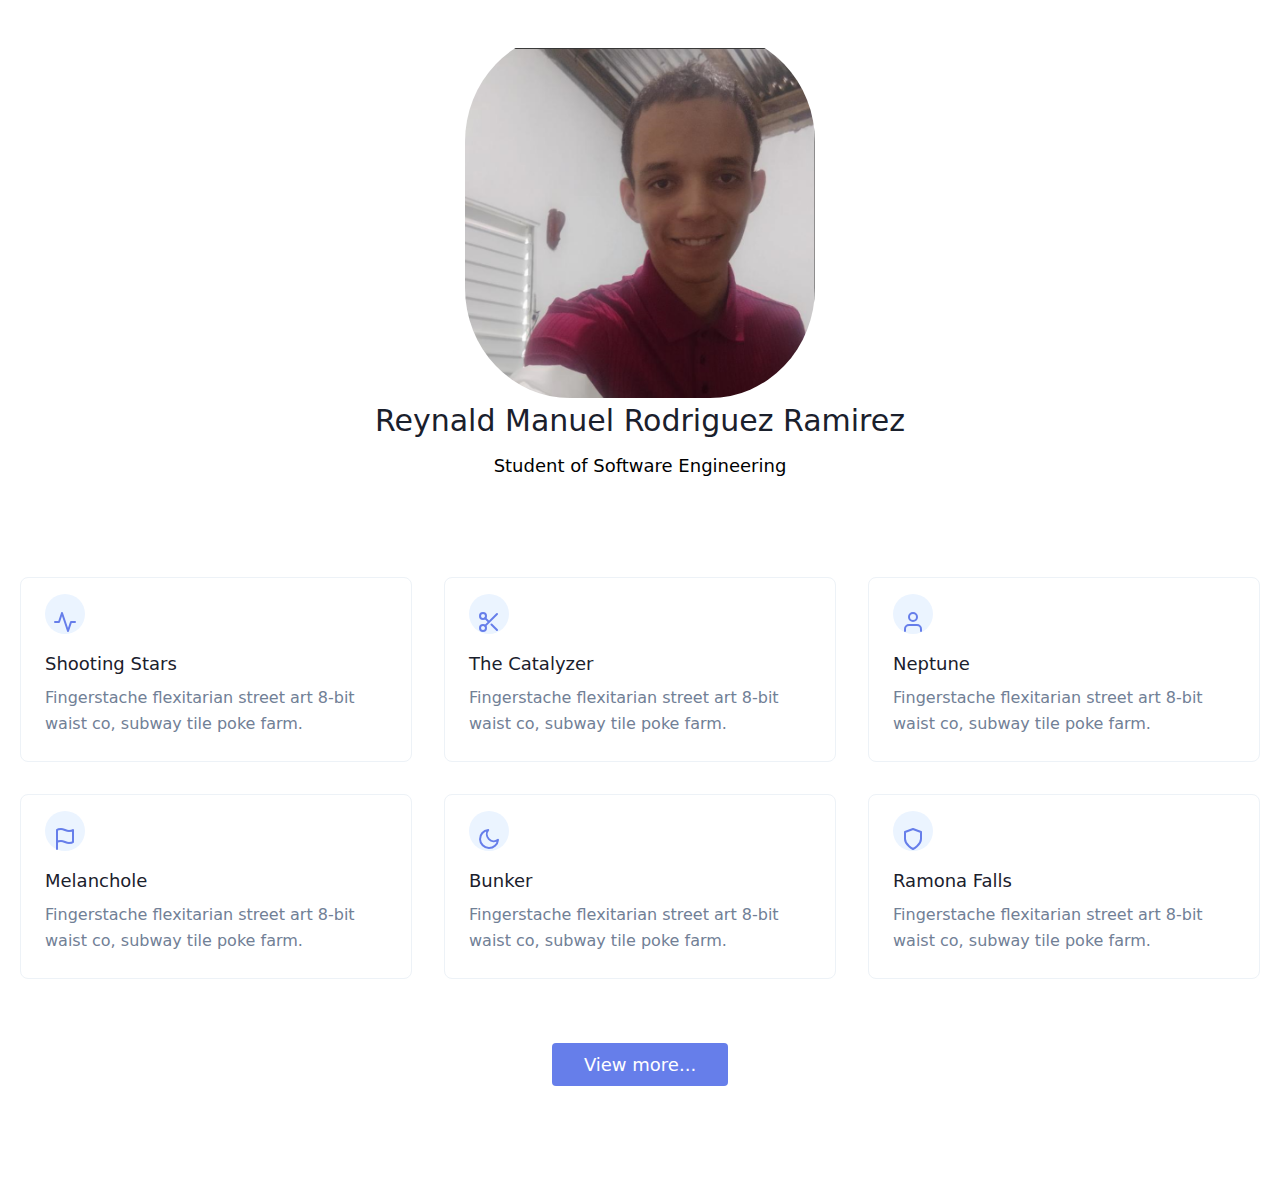
==== index.html @ 466ce4e0 "[I] First commit with first changes and basic main structure - 1 Chorintios 4:13" ====
<!DOCTYPE html>
<html lang="en">
<head>
    <meta charset="UTF-8">
    <meta name="viewport" content="width=device-width, initial-scale=1.0">
    <link rel="stylesheet" href="tailwind.min.css">
    <title>My portfolio of 2025</title>
    <link rel="stylesheet" href="style.css">
</head>
<body class="container">  
    <section class="text-gray-600 body-font">
        <div class="container px-5 py-24 mx-auto">
            <div class="flex flex-wrap w-full mb-20 flex-col items-center text-center">
            <div class="img-profile">
                <img src="img/user-me.png" width="350" />
            </div>
            <h1 class="sm:text-3xl text-2xl font-medium title-font mb-2 text-gray-900">Reynald Manuel Rodriguez Ramirez</h1>
            <p class="text-lg w-full leading-relaxed text-black">Student of Software Engineering</p>
            </div>
            <div class="flex flex-wrap -m-4">
            <div class="xl:w-1/3 md:w-1/2 p-4">
                <div class="border border-gray-200 p-6 rounded-lg">
                <div class="w-10 h-10 inline-flex items-center justify-center rounded-full bg-indigo-100 text-indigo-500 mb-4">
                    <svg fill="none" stroke="currentColor" stroke-linecap="round" stroke-linejoin="round" stroke-width="2" class="w-6 h-6" viewBox="0 0 24 24">
                    <path d="M22 12h-4l-3 9L9 3l-3 9H2"></path>
                    </svg>
                </div>
                <h2 class="text-lg text-gray-900 font-medium title-font mb-2">Shooting Stars</h2>
                <p class="leading-relaxed text-base">Fingerstache flexitarian street art 8-bit waist co, subway tile poke farm.</p>
                </div>
            </div>
            <div class="xl:w-1/3 md:w-1/2 p-4">
                <div class="border border-gray-200 p-6 rounded-lg">
                <div class="w-10 h-10 inline-flex items-center justify-center rounded-full bg-indigo-100 text-indigo-500 mb-4">
                    <svg fill="none" stroke="currentColor" stroke-linecap="round" stroke-linejoin="round" stroke-width="2" class="w-6 h-6" viewBox="0 0 24 24">
                    <circle cx="6" cy="6" r="3"></circle>
                    <circle cx="6" cy="18" r="3"></circle>
                    <path d="M20 4L8.12 15.88M14.47 14.48L20 20M8.12 8.12L12 12"></path>
                    </svg>
                </div>
                <h2 class="text-lg text-gray-900 font-medium title-font mb-2">The Catalyzer</h2>
                <p class="leading-relaxed text-base">Fingerstache flexitarian street art 8-bit waist co, subway tile poke farm.</p>
                </div>
            </div>
            <div class="xl:w-1/3 md:w-1/2 p-4">
                <div class="border border-gray-200 p-6 rounded-lg">
                <div class="w-10 h-10 inline-flex items-center justify-center rounded-full bg-indigo-100 text-indigo-500 mb-4">
                    <svg fill="none" stroke="currentColor" stroke-linecap="round" stroke-linejoin="round" stroke-width="2" class="w-6 h-6" viewBox="0 0 24 24">
                    <path d="M20 21v-2a4 4 0 00-4-4H8a4 4 0 00-4 4v2"></path>
                    <circle cx="12" cy="7" r="4"></circle>
                    </svg>
                </div>
                <h2 class="text-lg text-gray-900 font-medium title-font mb-2">Neptune</h2>
                <p class="leading-relaxed text-base">Fingerstache flexitarian street art 8-bit waist co, subway tile poke farm.</p>
                </div>
            </div>
            <div class="xl:w-1/3 md:w-1/2 p-4">
                <div class="border border-gray-200 p-6 rounded-lg">
                <div class="w-10 h-10 inline-flex items-center justify-center rounded-full bg-indigo-100 text-indigo-500 mb-4">
                    <svg fill="none" stroke="currentColor" stroke-linecap="round" stroke-linejoin="round" stroke-width="2" class="w-6 h-6" viewBox="0 0 24 24">
                    <path d="M4 15s1-1 4-1 5 2 8 2 4-1 4-1V3s-1 1-4 1-5-2-8-2-4 1-4 1zM4 22v-7"></path>
                    </svg>
                </div>
                <h2 class="text-lg text-gray-900 font-medium title-font mb-2">Melanchole</h2>
                <p class="leading-relaxed text-base">Fingerstache flexitarian street art 8-bit waist co, subway tile poke farm.</p>
                </div>
            </div>
            <div class="xl:w-1/3 md:w-1/2 p-4">
                <div class="border border-gray-200 p-6 rounded-lg">
                <div class="w-10 h-10 inline-flex items-center justify-center rounded-full bg-indigo-100 text-indigo-500 mb-4">
                    <svg fill="none" stroke="currentColor" stroke-linecap="round" stroke-linejoin="round" stroke-width="2" class="w-6 h-6" viewBox="0 0 24 24">
                    <path d="M21 12.79A9 9 0 1111.21 3 7 7 0 0021 12.79z"></path>
                    </svg>
                </div>
                <h2 class="text-lg text-gray-900 font-medium title-font mb-2">Bunker</h2>
                <p class="leading-relaxed text-base">Fingerstache flexitarian street art 8-bit waist co, subway tile poke farm.</p>
                </div>
            </div>
            <div class="xl:w-1/3 md:w-1/2 p-4">
                <div class="border border-gray-200 p-6 rounded-lg">
                <div class="w-10 h-10 inline-flex items-center justify-center rounded-full bg-indigo-100 text-indigo-500 mb-4">
                    <svg fill="none" stroke="currentColor" stroke-linecap="round" stroke-linejoin="round" stroke-width="2" class="w-6 h-6" viewBox="0 0 24 24">
                    <path d="M12 22s8-4 8-10V5l-8-3-8 3v7c0 6 8 10 8 10z"></path>
                    </svg>
                </div>
                <h2 class="text-lg text-gray-900 font-medium title-font mb-2">Ramona Falls</h2>
                <p class="leading-relaxed text-base">Fingerstache flexitarian street art 8-bit waist co, subway tile poke farm.</p>
                </div>
            </div>
            </div>
            <button class="flex mx-auto mt-16 text-white bg-indigo-500 border-0 py-2 px-8 focus:outline-none hover:bg-indigo-600 rounded text-lg">View more...</button>
        </div>
    </section>
</body>
</html>
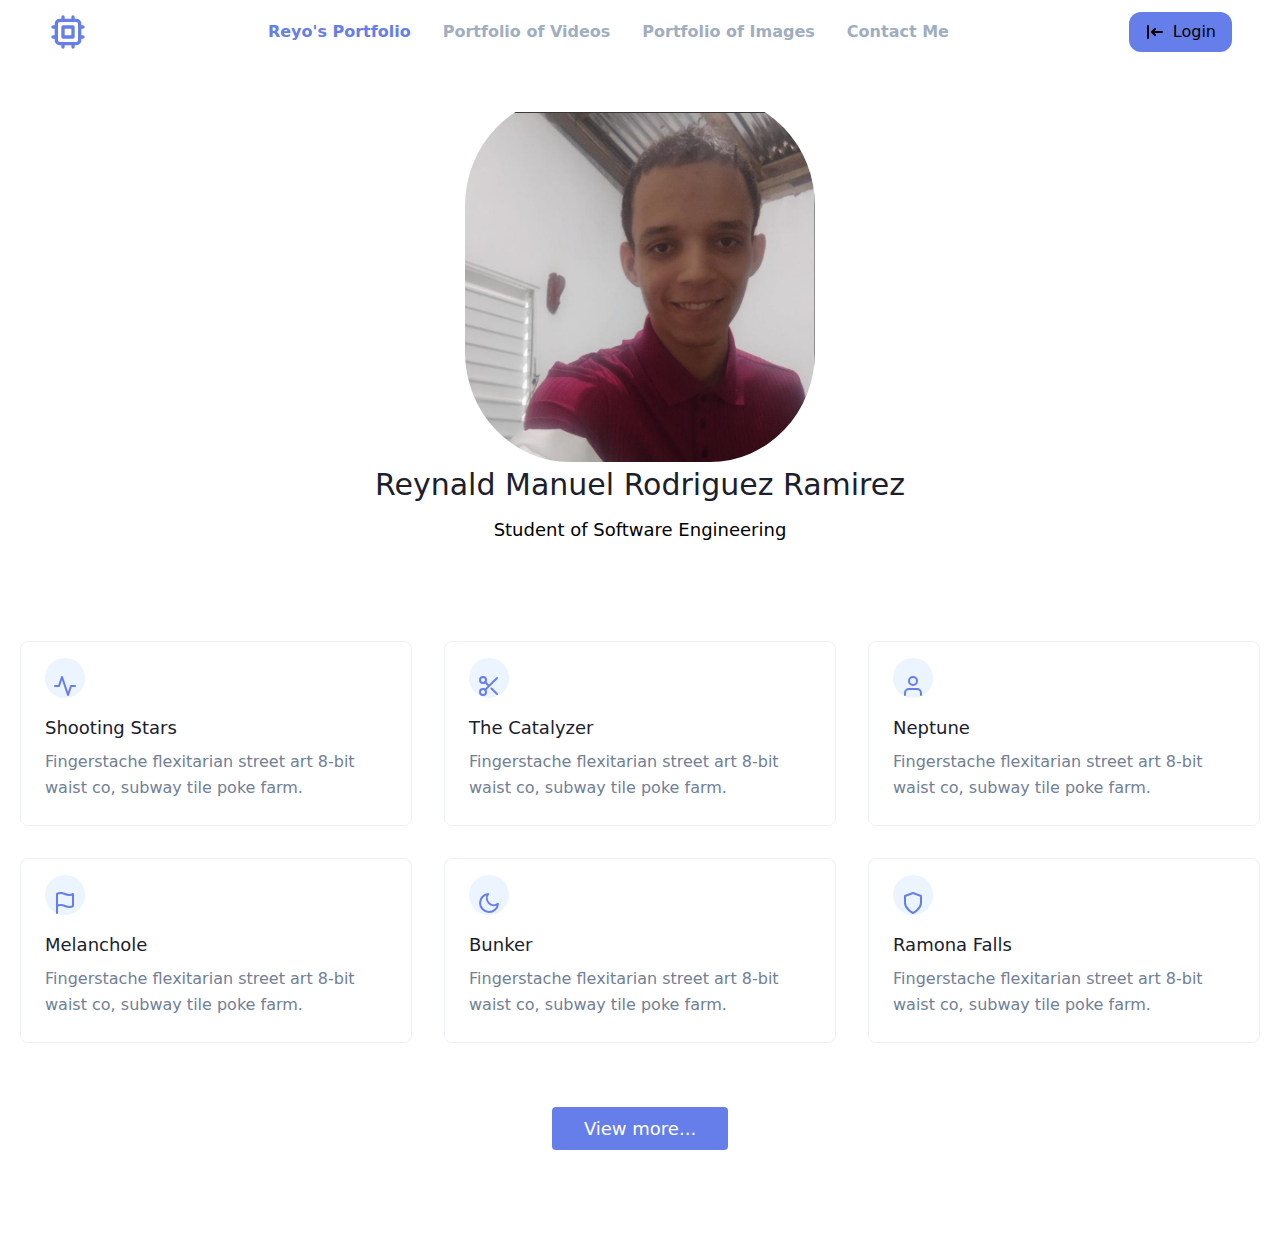
==== commit 65cb9059: "[U] Updates to show up the menu in the website" ====
--- a/index.html
+++ b/index.html
@@ -7,7 +7,42 @@
     <title>My portfolio of 2025</title>
     <link rel="stylesheet" href="style.css">
 </head>
-<body class="container">  
+<body class="container">
+    <div class="menu-container">
+        <!-- component -->
+        <nav class="w-100 px-8 md:px-auto">
+            <div class="md:h-16 h-28 mx-auto md:px-4 container flex items-center justify-between flex-wrap md:flex-nowrap">
+                <!-- Logo -->
+                <div class="text-indigo-500 md:order-1">
+                    <!-- Heroicon - Chip Outline -->
+                    <svg xmlns="http://www.w3.org/2000/svg" class="h-10 w-10" fill="none" viewBox="0 0 24 24"
+                        stroke="currentColor">
+                        <path stroke-linecap="round" stroke-linejoin="round" stroke-width="2"
+                            d="M9 3v2m6-2v2M9 19v2m6-2v2M5 9H3m2 6H3m18-6h-2m2 6h-2M7 19h10a2 2 0 002-2V7a2 2 0 00-2-2H7a2 2 0 00-2 2v10a2 2 0 002 2zM9 9h6v6H9V9z" />
+                    </svg>
+                </div>
+                <div class="text-gray-500 order-3 w-full md:w-auto md:order-2">
+                    <ul class="flex font-semibold justify-between">
+                        <!-- Active Link = text-indigo-500
+                        Inactive Link = hover:text-indigo-500 -->
+                        <li class="md:px-4 md:py-2 text-indigo-500"><a href="#">Reyo's Portfolio</a></li>
+                        <li class="md:px-4 md:py-2 hover:text-indigo-400"><a href="#">Portfolio of Videos</a></li>
+                        <li class="md:px-4 md:py-2 hover:text-indigo-400"><a href="#">Portfolio of Images</a></li>
+                        <li class="md:px-4 md:py-2 hover:text-indigo-400"><a href="#">Contact Me</a></li>
+                    </ul>
+                </div>
+                <div class="order-2 md:order-3">
+                    <button class="px-4 py-2 bg-indigo-500 hover:bg-indigo-600 text-gray-50 rounded-xl flex items-center gap-2">
+                        <!-- Heroicons - Login Solid -->
+                        <svg xmlns="http://www.w3.org/2000/svg" class="h-5 w-5" viewBox="0 0 20 20" fill="currentColor">
+                        <path fill-rule="evenodd" d="M3 3a1 1 0 011 1v12a1 1 0 11-2 0V4a1 1 0 011-1zm7.707 3.293a1 1 0 010 1.414L9.414 9H17a1 1 0 110 2H9.414l1.293 1.293a1 1 0 01-1.414 1.414l-3-3a1 1 0 010-1.414l3-3a1 1 0 011.414 0z" clip-rule="evenodd" />
+                        </svg>
+                        <span>Login</span>
+                    </button>
+                </div>
+            </div>
+        </nav>
+    </div>
     <section class="text-gray-600 body-font">
         <div class="container px-5 py-24 mx-auto">
             <div class="flex flex-wrap w-full mb-20 flex-col items-center text-center">
--- a/style.css
+++ b/style.css
@@ -7,4 +7,8 @@
 
 body.container > section div {
     padding-top: 1rem;
+}
+
+.container {
+    margin: 0px auto;
 }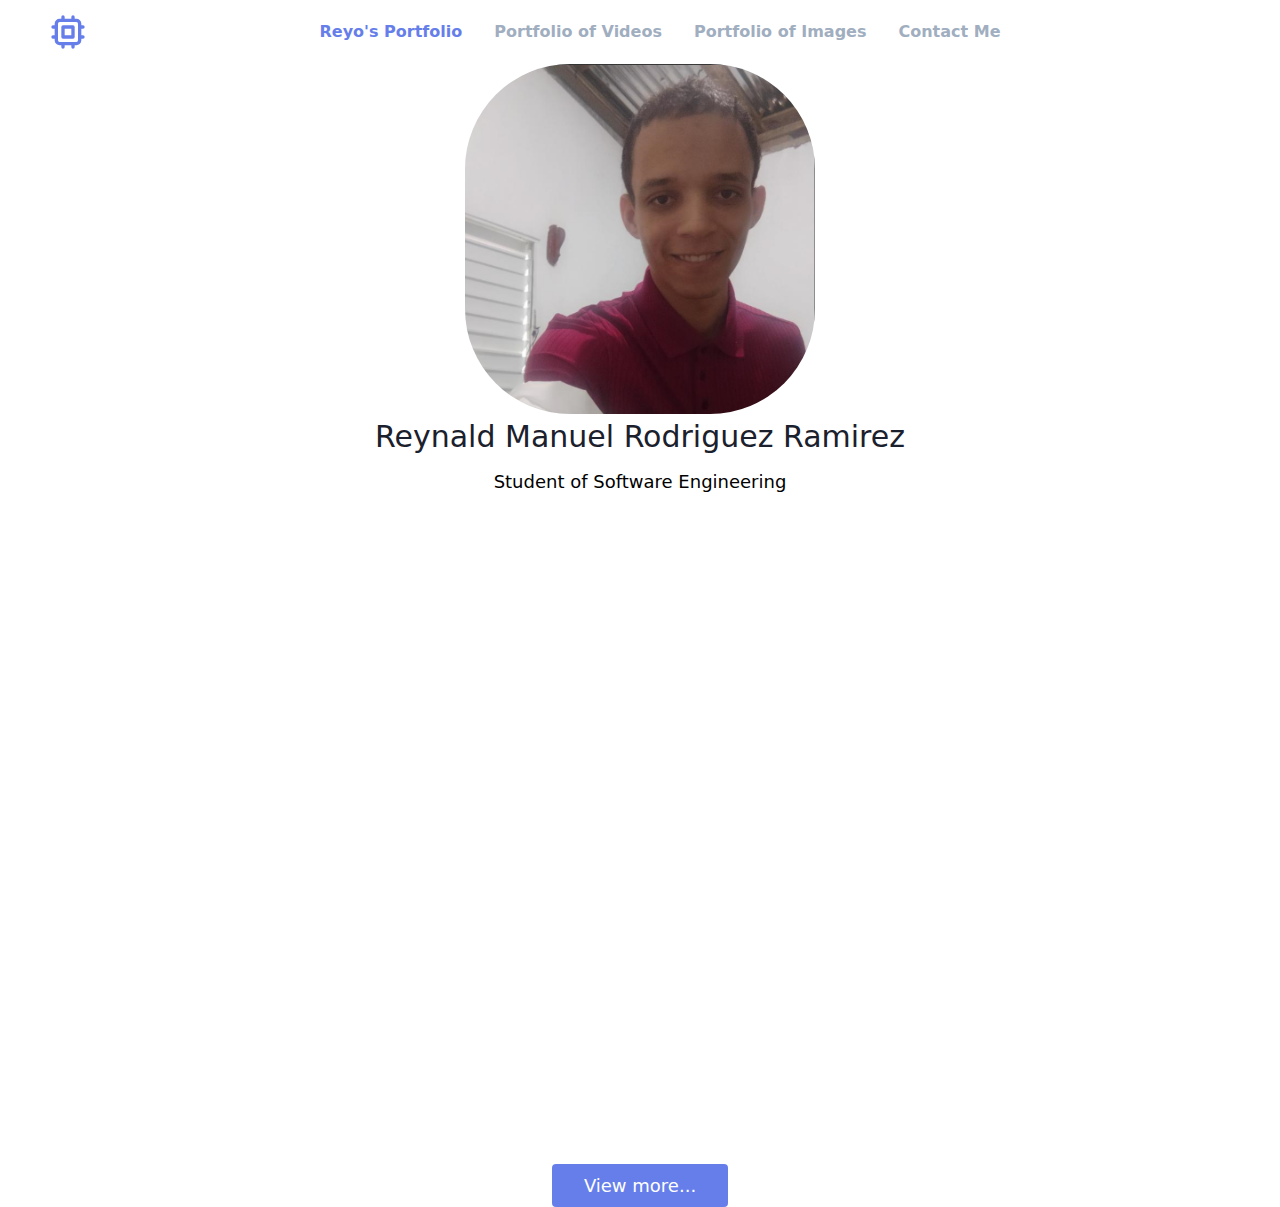
==== commit 6317c03e: "[U] Update to make possible the gallery inside of our portfolio" ====
--- a/index.html
+++ b/index.html
@@ -1,17 +1,21 @@
 <!DOCTYPE html>
 <html lang="en">
+
 <head>
     <meta charset="UTF-8">
     <meta name="viewport" content="width=device-width, initial-scale=1.0">
-    <link rel="stylesheet" href="tailwind.min.css">
+    <link rel="stylesheet" href="css/tailwind.min.css">
     <title>My portfolio of 2025</title>
-    <link rel="stylesheet" href="style.css">
+    <link rel="stylesheet" href="css/style.css">
+    <link rel="stylesheet" href="css/flowbite.css">
 </head>
+
 <body class="container">
     <div class="menu-container">
         <!-- component -->
         <nav class="w-100 px-8 md:px-auto">
-            <div class="md:h-16 h-28 mx-auto md:px-4 container flex items-center justify-between flex-wrap md:flex-nowrap">
+            <div
+                class="md:h-16 h-28 mx-auto md:px-4 container flex items-center justify-between flex-wrap md:flex-nowrap">
                 <!-- Logo -->
                 <div class="text-indigo-500 md:order-1">
                     <!-- Heroicon - Chip Outline -->
@@ -32,99 +36,118 @@
                     </ul>
                 </div>
                 <div class="order-2 md:order-3">
-                    <button class="px-4 py-2 bg-indigo-500 hover:bg-indigo-600 text-gray-50 rounded-xl flex items-center gap-2">
-                        <!-- Heroicons - Login Solid -->
+                    <!--<button class="px-4 py-2 bg-indigo-500 hover:bg-indigo-600 text-gray-50 rounded-xl flex items-center gap-2">
                         <svg xmlns="http://www.w3.org/2000/svg" class="h-5 w-5" viewBox="0 0 20 20" fill="currentColor">
                         <path fill-rule="evenodd" d="M3 3a1 1 0 011 1v12a1 1 0 11-2 0V4a1 1 0 011-1zm7.707 3.293a1 1 0 010 1.414L9.414 9H17a1 1 0 110 2H9.414l1.293 1.293a1 1 0 01-1.414 1.414l-3-3a1 1 0 010-1.414l3-3a1 1 0 011.414 0z" clip-rule="evenodd" />
                         </svg>
-                        <span>Login</span>
-                    </button>
+                         <span>Login</span> 
+                    </button> -->
                 </div>
             </div>
         </nav>
     </div>
-    <section class="text-gray-600 body-font">
-        <div class="container px-5 py-24 mx-auto">
-            <div class="flex flex-wrap w-full mb-20 flex-col items-center text-center">
-            <div class="img-profile">
-                <img src="img/user-me.png" width="350" />
+    <div class="flex flex-wrap w-full mb-20 flex-col items-center text-center">
+        <div class="img-profile">
+            <img src="img/user-me.png" width="350" />
+        </div>
+        <h1 class="sm:text-3xl text-2xl font-medium title-font mb-2 text-gray-900">Reynald Manuel Rodriguez Ramirez</h1>
+        <p class="text-lg w-full leading-relaxed text-black">Student of Software Engineering</p>
+    </div>
+
+
+    <div class="grid gap-4"> <!-- Container to the gallery -->
+        <div>
+            <!-- Carousel begins -->
+            <div id="gallery" class="relative w-full" data-carousel="slide">
+                <!-- Carousel wrapper -->
+                <div id="gallery_img_container" class="relative h-56 overflow-hidden rounded-lg md:h-96">
+                    <!-- Item 1 -->
+                    <div class="hidden duration-700 ease-in-out" data-carousel-item>
+                        <img src="https://flowbite.s3.amazonaws.com/docs/gallery/square/image-1.jpg"
+                            class="absolute block max-w-full h-auto -translate-x-1/2 -translate-y-1/2 top-1/2 left-1/2"
+                            alt="">
+                    </div>
+                    <!-- Item 2 -->
+                    <div class="hidden duration-700 ease-in-out" data-carousel-item="active">
+                        <img src="https://flowbite.s3.amazonaws.com/docs/gallery/square/image-2.jpg"
+                            class="absolute block max-w-full h-auto -translate-x-1/2 -translate-y-1/2 top-1/2 left-1/2"
+                            alt="">
+                    </div>
+                    <!-- Item 3 -->
+                    <div class="hidden duration-700 ease-in-out" data-carousel-item>
+                        <img src="https://flowbite.s3.amazonaws.com/docs/gallery/square/image-3.jpg"
+                            class="absolute block max-w-full h-auto -translate-x-1/2 -translate-y-1/2 top-1/2 left-1/2"
+                            alt="">
+                    </div>
+                    <!-- Item 4 -->
+                    <div class="hidden duration-700 ease-in-out" data-carousel-item>
+                        <img src="https://flowbite.s3.amazonaws.com/docs/gallery/square/image-4.jpg"
+                            class="absolute block max-w-full h-auto -translate-x-1/2 -translate-y-1/2 top-1/2 left-1/2"
+                            alt="">
+                    </div>
+                    <!-- Item 5 -->
+                    <div class="hidden duration-700 ease-in-out" data-carousel-item>
+                        <img src="https://flowbite.s3.amazonaws.com/docs/gallery/square/image-5.jpg"
+                            class="absolute block max-w-full h-auto -translate-x-1/2 -translate-y-1/2 top-1/2 left-1/2"
+                            alt="">
+                    </div>
+                </div>
+                <!-- Slider controls -->
+                <button type="button"
+                    class="absolute top-0 start-0 z-30 flex items-center justify-center h-full px-4 cursor-pointer group focus:outline-none"
+                    data-carousel-prev>
+                    <span
+                        class="inline-flex items-center justify-center w-10 h-10 rounded-full bg-white/30 dark:bg-gray-800/30 group-hover:bg-white/50 dark:group-hover:bg-gray-800/60 group-focus:ring-4 group-focus:ring-white dark:group-focus:ring-gray-800/70 group-focus:outline-none">
+                        <svg class="w-4 h-4 text-white dark:text-gray-800 rtl:rotate-180" aria-hidden="true"
+                            xmlns="http://www.w3.org/2000/svg" fill="none" viewBox="0 0 6 10">
+                            <path stroke="currentColor" stroke-linecap="round" stroke-linejoin="round" stroke-width="2"
+                                d="M5 1 1 5l4 4" />
+                        </svg>
+                        <span class="sr-only">Previous</span>
+                    </span>
+                </button>
+                <button type="button"
+                    class="absolute top-0 end-0 z-30 flex items-center justify-center h-full px-4 cursor-pointer group focus:outline-none"
+                    data-carousel-next>
+                    <span
+                        class="inline-flex items-center justify-center w-10 h-10 rounded-full bg-white/30 dark:bg-gray-800/30 group-hover:bg-white/50 dark:group-hover:bg-gray-800/60 group-focus:ring-4 group-focus:ring-white dark:group-focus:ring-gray-800/70 group-focus:outline-none">
+                        <svg class="w-4 h-4 text-white dark:text-gray-800 rtl:rotate-180" aria-hidden="true"
+                            xmlns="http://www.w3.org/2000/svg" fill="none" viewBox="0 0 6 10">
+                            <path stroke="currentColor" stroke-linecap="round" stroke-linejoin="round" stroke-width="2"
+                                d="m1 9 4-4-4-4" />
+                        </svg>
+                        <span class="sr-only">Next</span>
+                    </span>
+                </button>
             </div>
-            <h1 class="sm:text-3xl text-2xl font-medium title-font mb-2 text-gray-900">Reynald Manuel Rodriguez Ramirez</h1>
-            <p class="text-lg w-full leading-relaxed text-black">Student of Software Engineering</p>
+            <!-- Carousel ends -->
+        </div>
+        <div class="grid grid-cols-5 gap-4">
+            <div>
+                <img class="h-auto max-w-full rounded-lg"
+                    src="https://flowbite.s3.amazonaws.com/docs/gallery/square/image-1.jpg" alt="">
             </div>
-            <div class="flex flex-wrap -m-4">
-            <div class="xl:w-1/3 md:w-1/2 p-4">
-                <div class="border border-gray-200 p-6 rounded-lg">
-                <div class="w-10 h-10 inline-flex items-center justify-center rounded-full bg-indigo-100 text-indigo-500 mb-4">
-                    <svg fill="none" stroke="currentColor" stroke-linecap="round" stroke-linejoin="round" stroke-width="2" class="w-6 h-6" viewBox="0 0 24 24">
-                    <path d="M22 12h-4l-3 9L9 3l-3 9H2"></path>
-                    </svg>
-                </div>
-                <h2 class="text-lg text-gray-900 font-medium title-font mb-2">Shooting Stars</h2>
-                <p class="leading-relaxed text-base">Fingerstache flexitarian street art 8-bit waist co, subway tile poke farm.</p>
-                </div>
+            <div>
+                <img class="h-auto max-w-full rounded-lg"
+                    src="https://flowbite.s3.amazonaws.com/docs/gallery/square/image-2.jpg" alt="">
             </div>
-            <div class="xl:w-1/3 md:w-1/2 p-4">
-                <div class="border border-gray-200 p-6 rounded-lg">
-                <div class="w-10 h-10 inline-flex items-center justify-center rounded-full bg-indigo-100 text-indigo-500 mb-4">
-                    <svg fill="none" stroke="currentColor" stroke-linecap="round" stroke-linejoin="round" stroke-width="2" class="w-6 h-6" viewBox="0 0 24 24">
-                    <circle cx="6" cy="6" r="3"></circle>
-                    <circle cx="6" cy="18" r="3"></circle>
-                    <path d="M20 4L8.12 15.88M14.47 14.48L20 20M8.12 8.12L12 12"></path>
-                    </svg>
-                </div>
-                <h2 class="text-lg text-gray-900 font-medium title-font mb-2">The Catalyzer</h2>
-                <p class="leading-relaxed text-base">Fingerstache flexitarian street art 8-bit waist co, subway tile poke farm.</p>
-                </div>
+            <div>
+                <img class="h-auto max-w-full rounded-lg"
+                    src="https://flowbite.s3.amazonaws.com/docs/gallery/square/image-3.jpg" alt="">
             </div>
-            <div class="xl:w-1/3 md:w-1/2 p-4">
-                <div class="border border-gray-200 p-6 rounded-lg">
-                <div class="w-10 h-10 inline-flex items-center justify-center rounded-full bg-indigo-100 text-indigo-500 mb-4">
-                    <svg fill="none" stroke="currentColor" stroke-linecap="round" stroke-linejoin="round" stroke-width="2" class="w-6 h-6" viewBox="0 0 24 24">
-                    <path d="M20 21v-2a4 4 0 00-4-4H8a4 4 0 00-4 4v2"></path>
-                    <circle cx="12" cy="7" r="4"></circle>
-                    </svg>
-                </div>
-                <h2 class="text-lg text-gray-900 font-medium title-font mb-2">Neptune</h2>
-                <p class="leading-relaxed text-base">Fingerstache flexitarian street art 8-bit waist co, subway tile poke farm.</p>
-                </div>
+            <div>
+                <img class="h-auto max-w-full rounded-lg"
+                    src="https://flowbite.s3.amazonaws.com/docs/gallery/square/image-4.jpg" alt="">
             </div>
-            <div class="xl:w-1/3 md:w-1/2 p-4">
-                <div class="border border-gray-200 p-6 rounded-lg">
-                <div class="w-10 h-10 inline-flex items-center justify-center rounded-full bg-indigo-100 text-indigo-500 mb-4">
-                    <svg fill="none" stroke="currentColor" stroke-linecap="round" stroke-linejoin="round" stroke-width="2" class="w-6 h-6" viewBox="0 0 24 24">
-                    <path d="M4 15s1-1 4-1 5 2 8 2 4-1 4-1V3s-1 1-4 1-5-2-8-2-4 1-4 1zM4 22v-7"></path>
-                    </svg>
-                </div>
-                <h2 class="text-lg text-gray-900 font-medium title-font mb-2">Melanchole</h2>
-                <p class="leading-relaxed text-base">Fingerstache flexitarian street art 8-bit waist co, subway tile poke farm.</p>
-                </div>
+            <div>
+                <img class="h-auto max-w-full rounded-lg"
+                    src="https://flowbite.s3.amazonaws.com/docs/gallery/square/image-5.jpg" alt="">
             </div>
-            <div class="xl:w-1/3 md:w-1/2 p-4">
-                <div class="border border-gray-200 p-6 rounded-lg">
-                <div class="w-10 h-10 inline-flex items-center justify-center rounded-full bg-indigo-100 text-indigo-500 mb-4">
-                    <svg fill="none" stroke="currentColor" stroke-linecap="round" stroke-linejoin="round" stroke-width="2" class="w-6 h-6" viewBox="0 0 24 24">
-                    <path d="M21 12.79A9 9 0 1111.21 3 7 7 0 0021 12.79z"></path>
-                    </svg>
-                </div>
-                <h2 class="text-lg text-gray-900 font-medium title-font mb-2">Bunker</h2>
-                <p class="leading-relaxed text-base">Fingerstache flexitarian street art 8-bit waist co, subway tile poke farm.</p>
-                </div>
-            </div>
-            <div class="xl:w-1/3 md:w-1/2 p-4">
-                <div class="border border-gray-200 p-6 rounded-lg">
-                <div class="w-10 h-10 inline-flex items-center justify-center rounded-full bg-indigo-100 text-indigo-500 mb-4">
-                    <svg fill="none" stroke="currentColor" stroke-linecap="round" stroke-linejoin="round" stroke-width="2" class="w-6 h-6" viewBox="0 0 24 24">
-                    <path d="M12 22s8-4 8-10V5l-8-3-8 3v7c0 6 8 10 8 10z"></path>
-                    </svg>
-                </div>
-                <h2 class="text-lg text-gray-900 font-medium title-font mb-2">Ramona Falls</h2>
-                <p class="leading-relaxed text-base">Fingerstache flexitarian street art 8-bit waist co, subway tile poke farm.</p>
-                </div>
-            </div>
-            </div>
-            <button class="flex mx-auto mt-16 text-white bg-indigo-500 border-0 py-2 px-8 focus:outline-none hover:bg-indigo-600 rounded text-lg">View more...</button>
         </div>
-    </section>
+    </div>
+    <button
+        class="flex mx-auto mt-16 text-white bg-indigo-500 border-0 py-2 px-8 focus:outline-none hover:bg-indigo-600 rounded text-lg">View
+        more...</button>
 </body>
+<script src="js/flowbite.min.js"></script>
 </html>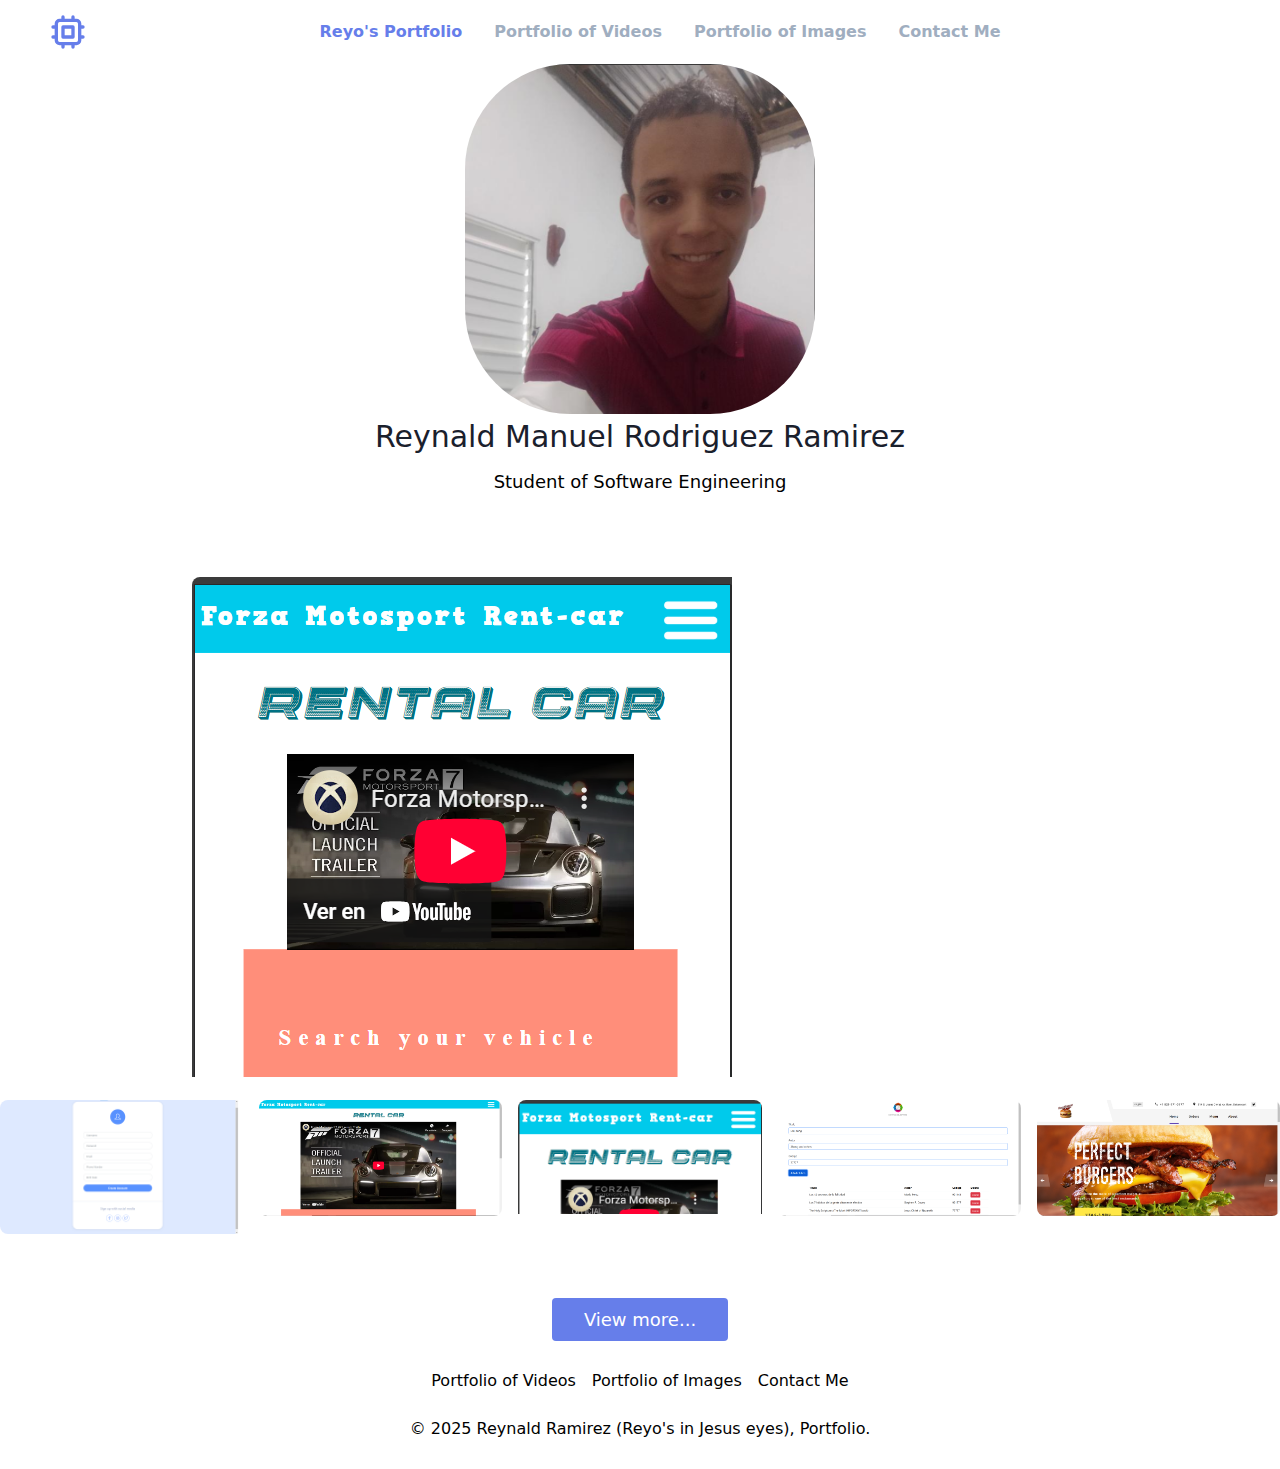
==== commit 77386c90: "[U] Adding the portfolio images to the slide - basically is finished is just missing to clean the co" ====
--- a/index.html
+++ b/index.html
@@ -8,6 +8,17 @@
     <title>My portfolio of 2025</title>
     <link rel="stylesheet" href="css/style.css">
     <link rel="stylesheet" href="css/flowbite.css">
+
+    <style>
+        .portfolio-footer ul {
+            display: inline-flex;
+            flex: auto;
+        }
+
+        .portfolio-footer {
+            text-align: center;
+        }
+    </style>
 </head>
 
 <body class="container">
@@ -63,91 +74,77 @@
                 <div id="gallery_img_container" class="relative h-56 overflow-hidden rounded-lg md:h-96">
                     <!-- Item 1 -->
                     <div class="hidden duration-700 ease-in-out" data-carousel-item>
-                        <img src="https://flowbite.s3.amazonaws.com/docs/gallery/square/image-1.jpg"
+                        <img src="img/firebase LOG-IN.png"
                             class="absolute block max-w-full h-auto -translate-x-1/2 -translate-y-1/2 top-1/2 left-1/2"
                             alt="">
                     </div>
                     <!-- Item 2 -->
                     <div class="hidden duration-700 ease-in-out" data-carousel-item="active">
-                        <img src="https://flowbite.s3.amazonaws.com/docs/gallery/square/image-2.jpg"
+                        <img src="img/ForzaMotoSport Rent-Car - 2nd_NodeJS_App.png"
                             class="absolute block max-w-full h-auto -translate-x-1/2 -translate-y-1/2 top-1/2 left-1/2"
                             alt="">
                     </div>
                     <!-- Item 3 -->
                     <div class="hidden duration-700 ease-in-out" data-carousel-item>
-                        <img src="https://flowbite.s3.amazonaws.com/docs/gallery/square/image-3.jpg"
+                        <img src="img/firebase RENT-CAR.png"
                             class="absolute block max-w-full h-auto -translate-x-1/2 -translate-y-1/2 top-1/2 left-1/2"
                             alt="">
                     </div>
                     <!-- Item 4 -->
                     <div class="hidden duration-700 ease-in-out" data-carousel-item>
-                        <img src="https://flowbite.s3.amazonaws.com/docs/gallery/square/image-4.jpg"
+                        <img src="img/PHP app HOMEPAGE.png"
                             class="absolute block max-w-full h-auto -translate-x-1/2 -translate-y-1/2 top-1/2 left-1/2"
                             alt="">
                     </div>
                     <!-- Item 5 -->
                     <div class="hidden duration-700 ease-in-out" data-carousel-item>
-                        <img src="https://flowbite.s3.amazonaws.com/docs/gallery/square/image-5.jpg"
+                        <img src="img/HTML, CSS, JS - Rapid_CRUD made_by_me_and_w3c.png"
                             class="absolute block max-w-full h-auto -translate-x-1/2 -translate-y-1/2 top-1/2 left-1/2"
                             alt="">
                     </div>
                 </div>
-                <!-- Slider controls -->
-                <button type="button"
-                    class="absolute top-0 start-0 z-30 flex items-center justify-center h-full px-4 cursor-pointer group focus:outline-none"
-                    data-carousel-prev>
-                    <span
-                        class="inline-flex items-center justify-center w-10 h-10 rounded-full bg-white/30 dark:bg-gray-800/30 group-hover:bg-white/50 dark:group-hover:bg-gray-800/60 group-focus:ring-4 group-focus:ring-white dark:group-focus:ring-gray-800/70 group-focus:outline-none">
-                        <svg class="w-4 h-4 text-white dark:text-gray-800 rtl:rotate-180" aria-hidden="true"
-                            xmlns="http://www.w3.org/2000/svg" fill="none" viewBox="0 0 6 10">
-                            <path stroke="currentColor" stroke-linecap="round" stroke-linejoin="round" stroke-width="2"
-                                d="M5 1 1 5l4 4" />
-                        </svg>
-                        <span class="sr-only">Previous</span>
-                    </span>
-                </button>
-                <button type="button"
-                    class="absolute top-0 end-0 z-30 flex items-center justify-center h-full px-4 cursor-pointer group focus:outline-none"
-                    data-carousel-next>
-                    <span
-                        class="inline-flex items-center justify-center w-10 h-10 rounded-full bg-white/30 dark:bg-gray-800/30 group-hover:bg-white/50 dark:group-hover:bg-gray-800/60 group-focus:ring-4 group-focus:ring-white dark:group-focus:ring-gray-800/70 group-focus:outline-none">
-                        <svg class="w-4 h-4 text-white dark:text-gray-800 rtl:rotate-180" aria-hidden="true"
-                            xmlns="http://www.w3.org/2000/svg" fill="none" viewBox="0 0 6 10">
-                            <path stroke="currentColor" stroke-linecap="round" stroke-linejoin="round" stroke-width="2"
-                                d="m1 9 4-4-4-4" />
-                        </svg>
-                        <span class="sr-only">Next</span>
-                    </span>
-                </button>
             </div>
             <!-- Carousel ends -->
         </div>
         <div class="grid grid-cols-5 gap-4">
             <div>
                 <img class="h-auto max-w-full rounded-lg"
-                    src="https://flowbite.s3.amazonaws.com/docs/gallery/square/image-1.jpg" alt="">
+                    src="img/firebase LOG-IN.png" alt="">
             </div>
             <div>
                 <img class="h-auto max-w-full rounded-lg"
-                    src="https://flowbite.s3.amazonaws.com/docs/gallery/square/image-2.jpg" alt="">
+                    src="img/firebase RENT-CAR.png" alt="">
+            </div>
+            <div style="height: 114px; overflow: hidden;">
+                <img class="h-auto max-w-full rounded-lg"
+                    src="img/ForzaMotoSport Rent-Car - 2nd_NodeJS_App.png" alt="">
             </div>
             <div>
                 <img class="h-auto max-w-full rounded-lg"
-                    src="https://flowbite.s3.amazonaws.com/docs/gallery/square/image-3.jpg" alt="">
+                    src="img/HTML, CSS, JS - Rapid_CRUD made_by_me_and_w3c.png" alt="">
             </div>
             <div>
                 <img class="h-auto max-w-full rounded-lg"
-                    src="https://flowbite.s3.amazonaws.com/docs/gallery/square/image-4.jpg" alt="">
-            </div>
-            <div>
-                <img class="h-auto max-w-full rounded-lg"
-                    src="https://flowbite.s3.amazonaws.com/docs/gallery/square/image-5.jpg" alt="">
+                    src="img/PHP app HOMEPAGE.png" alt="">
             </div>
         </div>
     </div>
     <button
         class="flex mx-auto mt-16 text-white bg-indigo-500 border-0 py-2 px-8 focus:outline-none hover:bg-indigo-600 rounded text-lg">View
         more...</button>
+
+    <!-- Footer section -->
+    <div class="container">
+        <footer class="py-3 my-4 portfolio-footer">
+            <ul class="nav justify-content-center border-bottom pb-3 mb-3">
+                <li class="nav-item"><a href="#" class="nav-link px-2 text-body-secondary">Portfolio of Videos</a></li>
+                <li class="nav-item"><a href="#" class="nav-link px-2 text-body-secondary">Portfolio of Images</a></li>
+                <li class="nav-item"><a href="#" class="nav-link px-2 text-body-secondary">Contact Me</a></li>
+            </ul>
+            <p class="text-center text-body-secondary">© 2025 Reynald Ramirez (Reyo's in Jesus eyes), Portfolio.</p>
+        </footer>
+    </div>
 </body>
 <script src="js/flowbite.min.js"></script>
+
 </html>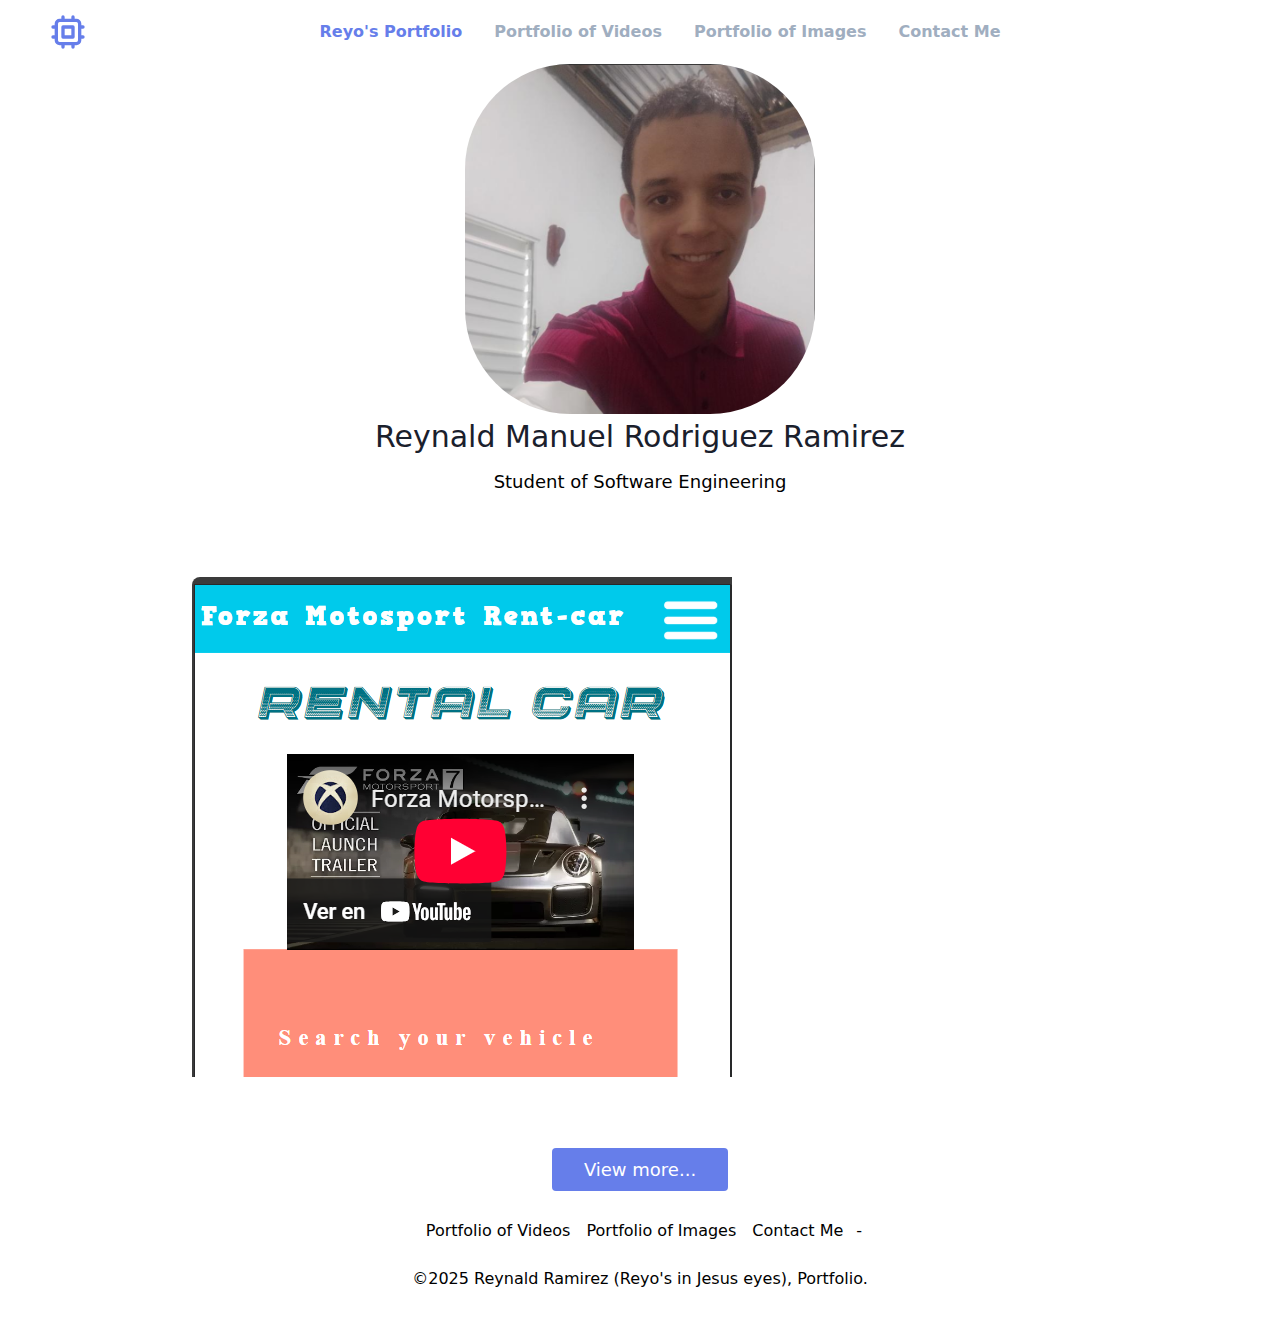
==== commit fcca8244: "[U] Released of my portfolio." ====
--- a/index.html
+++ b/index.html
@@ -106,7 +106,7 @@
             </div>
             <!-- Carousel ends -->
         </div>
-        <div class="grid grid-cols-5 gap-4">
+        <!-- <div class="grid grid-cols-5 gap-4">
             <div>
                 <img class="h-auto max-w-full rounded-lg"
                     src="img/firebase LOG-IN.png" alt="">
@@ -127,12 +127,11 @@
                 <img class="h-auto max-w-full rounded-lg"
                     src="img/PHP app HOMEPAGE.png" alt="">
             </div>
-        </div>
+        </div> -->
     </div>
     <button
         class="flex mx-auto mt-16 text-white bg-indigo-500 border-0 py-2 px-8 focus:outline-none hover:bg-indigo-600 rounded text-lg">View
         more...</button>
-
     <!-- Footer section -->
     <div class="container">
         <footer class="py-3 my-4 portfolio-footer">
@@ -141,7 +140,7 @@
                 <li class="nav-item"><a href="#" class="nav-link px-2 text-body-secondary">Portfolio of Images</a></li>
                 <li class="nav-item"><a href="#" class="nav-link px-2 text-body-secondary">Contact Me</a></li>
             </ul>
-            <p class="text-center text-body-secondary">© 2025 Reynald Ramirez (Reyo's in Jesus eyes), Portfolio.</p>
+            -<p class="text-center text-body-secondary">©2025 Reynald Ramirez (Reyo's in Jesus eyes), Portfolio.</p>
         </footer>
     </div>
 </body>
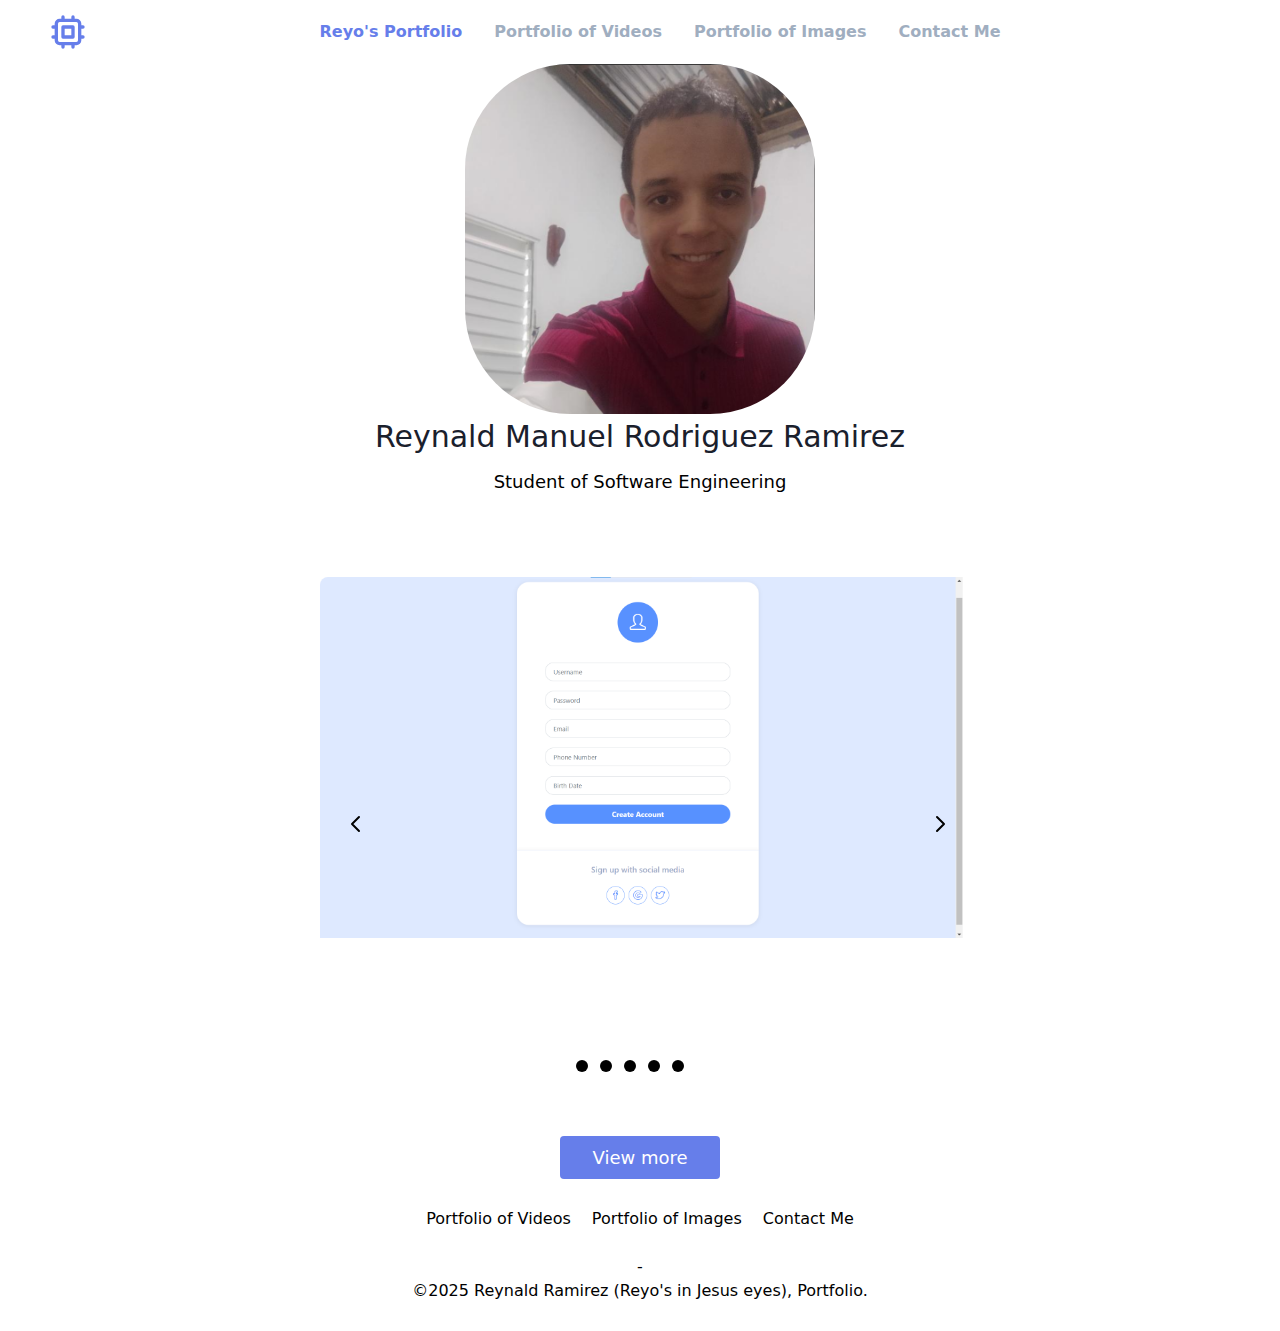
==== commit 1ed49fd4: "[U] Update to my portfolio, placing the images in a better quality and nice positions" ====
--- a/index.html
+++ b/index.html
@@ -8,15 +8,46 @@
     <title>My portfolio of 2025</title>
     <link rel="stylesheet" href="css/style.css">
     <link rel="stylesheet" href="css/flowbite.css">
+    <link rel="stylesheet" href="css/sec_flowbite.css">
 
     <style>
-        .portfolio-footer ul {
-            display: inline-flex;
-            flex: auto;
+        #default-carousel {
+            height: 55vh;
+            overflow-y: hidden;
+        }
+
+        .carousel-controls {
+            margin: 0px 50%;
+        }
+
+        .carousel-controls {
+            bottom: 0px;
+        }
+
+        .images-container {
+            height: 75vh;
         }
 
         .portfolio-footer {
             text-align: center;
+        }
+
+        .portfolio-footer>ul>li {
+            display: inline-block
+        }
+
+        .previous-btn>span>svg,
+        .next-btn>span>svg {
+            color: black;
+        }
+
+        .carousel-controls button {
+            bottom: 11px;
+            background-color: black;
+        }
+
+        .carousel-controls {
+            margin: 0px 39%;
         }
     </style>
 </head>
@@ -64,85 +95,101 @@
         <h1 class="sm:text-3xl text-2xl font-medium title-font mb-2 text-gray-900">Reynald Manuel Rodriguez Ramirez</h1>
         <p class="text-lg w-full leading-relaxed text-black">Student of Software Engineering</p>
     </div>
-
-
-    <div class="grid gap-4"> <!-- Container to the gallery -->
-        <div>
-            <!-- Carousel begins -->
-            <div id="gallery" class="relative w-full" data-carousel="slide">
-                <!-- Carousel wrapper -->
-                <div id="gallery_img_container" class="relative h-56 overflow-hidden rounded-lg md:h-96">
-                    <!-- Item 1 -->
-                    <div class="hidden duration-700 ease-in-out" data-carousel-item>
-                        <img src="img/firebase LOG-IN.png"
-                            class="absolute block max-w-full h-auto -translate-x-1/2 -translate-y-1/2 top-1/2 left-1/2"
-                            alt="">
-                    </div>
-                    <!-- Item 2 -->
-                    <div class="hidden duration-700 ease-in-out" data-carousel-item="active">
-                        <img src="img/ForzaMotoSport Rent-Car - 2nd_NodeJS_App.png"
-                            class="absolute block max-w-full h-auto -translate-x-1/2 -translate-y-1/2 top-1/2 left-1/2"
-                            alt="">
-                    </div>
-                    <!-- Item 3 -->
-                    <div class="hidden duration-700 ease-in-out" data-carousel-item>
-                        <img src="img/firebase RENT-CAR.png"
-                            class="absolute block max-w-full h-auto -translate-x-1/2 -translate-y-1/2 top-1/2 left-1/2"
-                            alt="">
-                    </div>
-                    <!-- Item 4 -->
-                    <div class="hidden duration-700 ease-in-out" data-carousel-item>
-                        <img src="img/PHP app HOMEPAGE.png"
-                            class="absolute block max-w-full h-auto -translate-x-1/2 -translate-y-1/2 top-1/2 left-1/2"
-                            alt="">
-                    </div>
-                    <!-- Item 5 -->
-                    <div class="hidden duration-700 ease-in-out" data-carousel-item>
-                        <img src="img/HTML, CSS, JS - Rapid_CRUD made_by_me_and_w3c.png"
-                            class="absolute block max-w-full h-auto -translate-x-1/2 -translate-y-1/2 top-1/2 left-1/2"
-                            alt="">
-                    </div>
+    <div class="max-w-2xl m-auto">
+        <div id="default-carousel" class="relative mb-4 mt-4 ml-4" data-carousel="static">
+            <!-- Carousel wrapper -->
+            <div class="overflow-hidden relative images-container rounded-lg sm:h-64 xl:h-80 2xl:h-96">
+                <!-- Item 1 -->
+                <div class="hidden duration-700 ease-in-out" data-carousel-item>
+                    <span
+                        class="absolute top-1/2 left-1/2 text-2xl font-semibold text-white -translate-x-1/2 -translate-y-1/2 sm:text-3xl dark:text-gray-800">First
+                        Slide</span>
+                    <img src="img/firebase LOG-IN.png"
+                        class="block absolute top-1/2 left-1/2 w-full -translate-x-1/2 -translate-y-1/2" alt="...">
+                </div>
+                <!-- Item 2 -->
+                <div class="hidden duration-700 ease-in-out" data-carousel-item>
+                    <img src="img/firebase RENT-CAR.png"
+                        class="block absolute top-1/2 left-1/2 w-full -translate-x-1/2 -translate-y-1/2" alt="...">
+                </div>
+                <!-- Item 3 -->
+                <div class="hidden duration-700 ease-in-out" data-carousel-item>
+                    <img src="img/ForzaMotoSport Rent-Car - 2nd_NodeJS_App.png"
+                        class="block absolute top-1/2 left-1/2 w-full -translate-x-1/2 -translate-y-1/2" alt="...">
+                </div>
+                <!-- Item 4 -->
+                <div class="hidden duration-700 ease-in-out" data-carousel-item>
+                    <span
+                        class="absolute top-1/2 left-1/2 text-2xl font-semibold text-white -translate-x-1/2 -translate-y-1/2 sm:text-3xl dark:text-gray-800">First
+                        Slide</span>
+                    <img src="img/HTML, CSS, JS - Rapid_CRUD made_by_me_and_w3c.png"
+                        class="block absolute top-1/2 left-1/2 w-full -translate-x-1/2 -translate-y-1/2" alt="..."
+                        height="">
+                </div>
+                <!-- Item 5 -->
+                <div class="hidden duration-700 ease-in-out" data-carousel-item>
+                    <span
+                        class="absolute top-1/2 left-1/2 text-2xl font-semibold text-white -translate-x-1/2 -translate-y-1/2 sm:text-3xl dark:text-gray-800">First
+                        Slide</span>
+                    <img src="img/PHP app HOMEPAGE.png"
+                        class="block absolute top-1/2 left-1/2 w-full -translate-x-1/2 -translate-y-1/2" alt="...">
                 </div>
             </div>
-            <!-- Carousel ends -->
+            <!-- Slider indicators -->
+            <div class="flex absolute bottom-5 left-1/2 z-30 space-x-3 -translate-x-1/2 carousel-controls">
+                <button type="button" class="w-3 h-3 rounded-full" aria-current="false" aria-label="Project 1"
+                    data-carousel-slide-to="0"></button>
+                <button type="button" class="w-3 h-3 rounded-full" aria-current="false" aria-label="Project 2"
+                    data-carousel-slide-to="1"></button>
+                <button type="button" class="w-3 h-3 rounded-full" aria-current="false" aria-label="Project 3"
+                    data-carousel-slide-to="2"></button>
+                <button type="button" class="w-3 h-3 rounded-full" aria-current="false" aria-label="Project 4"
+                    data-carousel-slide-to="3"></button>
+                <button type="button" class="w-3 h-3 rounded-full" aria-current="false" aria-label="Project 5"
+                    data-carousel-slide-to="4"></button>
+            </div>
+            <!-- Slider controls -->
+            <button type="button"
+                class="previous-btn flex absolute top-0 left-0 z-30 justify-center items-center px-4 h-full cursor-pointer group focus:outline-none"
+                data-carousel-prev>
+                <span
+                    class="inline-flex justify-center items-center w-8 h-8 rounded-full sm:w-10 sm:h-10 bg-white/30 dark:bg-gray-800/30 group-hover:bg-white/50 dark:group-hover:bg-gray-800/60 group-focus:ring-4 group-focus:ring-white dark:group-focus:ring-gray-800/70 group-focus:outline-none">
+                    <svg class="w-5 h-5 text-white sm:w-6 sm:h-6 dark:text-gray-800" fill="none" stroke="currentColor"
+                        viewBox="0 0 24 24" xmlns="http://www.w3.org/2000/svg">
+                        <path stroke-linecap="round" stroke-linejoin="round" stroke-width="2" d="M15 19l-7-7 7-7">
+                        </path>
+                    </svg>
+                    <span class="hidden">Previous</span>
+                </span>
+            </button>
+            <button type="button"
+                class="next-btn flex absolute top-0 right-0 z-30 justify-center items-center px-4 h-full cursor-pointer group focus:outline-none"
+                data-carousel-next>
+                <span
+                    class="inline-flex justify-center items-center w-8 h-8 rounded-full sm:w-10 sm:h-10 bg-white/30 dark:bg-gray-800/30 group-hover:bg-white/50 dark:group-hover:bg-gray-800/60 group-focus:ring-4 group-focus:ring-white dark:group-focus:ring-gray-800/70 group-focus:outline-none">
+                    <svg class="w-5 h-5 text-white sm:w-6 sm:h-6 dark:text-gray-800" fill="none" stroke="currentColor"
+                        viewBox="0 0 24 24" xmlns="http://www.w3.org/2000/svg">
+                        <path stroke-linecap="round" stroke-linejoin="round" stroke-width="2" d="M9 5l7 7-7 7"></path>
+                    </svg>
+                    <span class="hidden">Next</span>
+                </span>
+            </button>
         </div>
-        <!-- <div class="grid grid-cols-5 gap-4">
-            <div>
-                <img class="h-auto max-w-full rounded-lg"
-                    src="img/firebase LOG-IN.png" alt="">
-            </div>
-            <div>
-                <img class="h-auto max-w-full rounded-lg"
-                    src="img/firebase RENT-CAR.png" alt="">
-            </div>
-            <div style="height: 114px; overflow: hidden;">
-                <img class="h-auto max-w-full rounded-lg"
-                    src="img/ForzaMotoSport Rent-Car - 2nd_NodeJS_App.png" alt="">
-            </div>
-            <div>
-                <img class="h-auto max-w-full rounded-lg"
-                    src="img/HTML, CSS, JS - Rapid_CRUD made_by_me_and_w3c.png" alt="">
-            </div>
-            <div>
-                <img class="h-auto max-w-full rounded-lg"
-                    src="img/PHP app HOMEPAGE.png" alt="">
-            </div>
-        </div> -->
+        <!-- Here were the credits to flowbite -->
     </div>
     <button
         class="flex mx-auto mt-16 text-white bg-indigo-500 border-0 py-2 px-8 focus:outline-none hover:bg-indigo-600 rounded text-lg">View
-        more...</button>
+        more</button>
     <!-- Footer section -->
-    <div class="container">
-        <footer class="py-3 my-4 portfolio-footer">
-            <ul class="nav justify-content-center border-bottom pb-3 mb-3">
-                <li class="nav-item"><a href="#" class="nav-link px-2 text-body-secondary">Portfolio of Videos</a></li>
-                <li class="nav-item"><a href="#" class="nav-link px-2 text-body-secondary">Portfolio of Images</a></li>
-                <li class="nav-item"><a href="#" class="nav-link px-2 text-body-secondary">Contact Me</a></li>
-            </ul>
-            -<p class="text-center text-body-secondary">©2025 Reynald Ramirez (Reyo's in Jesus eyes), Portfolio.</p>
-        </footer>
-    </div>
+    <footer class="py-3 my-4 portfolio-footer">
+        <ul class="nav justify-content-center border-bottom pb-3 mb-3">
+            <li class="nav-item"><a href="#" class="nav-link px-2 text-body-secondary">Portfolio of Videos</a></li>
+            <li class="nav-item"><a href="#" class="nav-link px-2 text-body-secondary">Portfolio of Images</a></li>
+            <li class="nav-item"><a href="#" class="nav-link px-2 text-body-secondary">Contact Me</a></li>
+        </ul>
+        -<p class="text-center text-body-secondary">©2025 Reynald Ramirez (Reyo's in Jesus eyes), Portfolio.</p>
+    </footer>
+
 </body>
 <script src="js/flowbite.min.js"></script>
 
